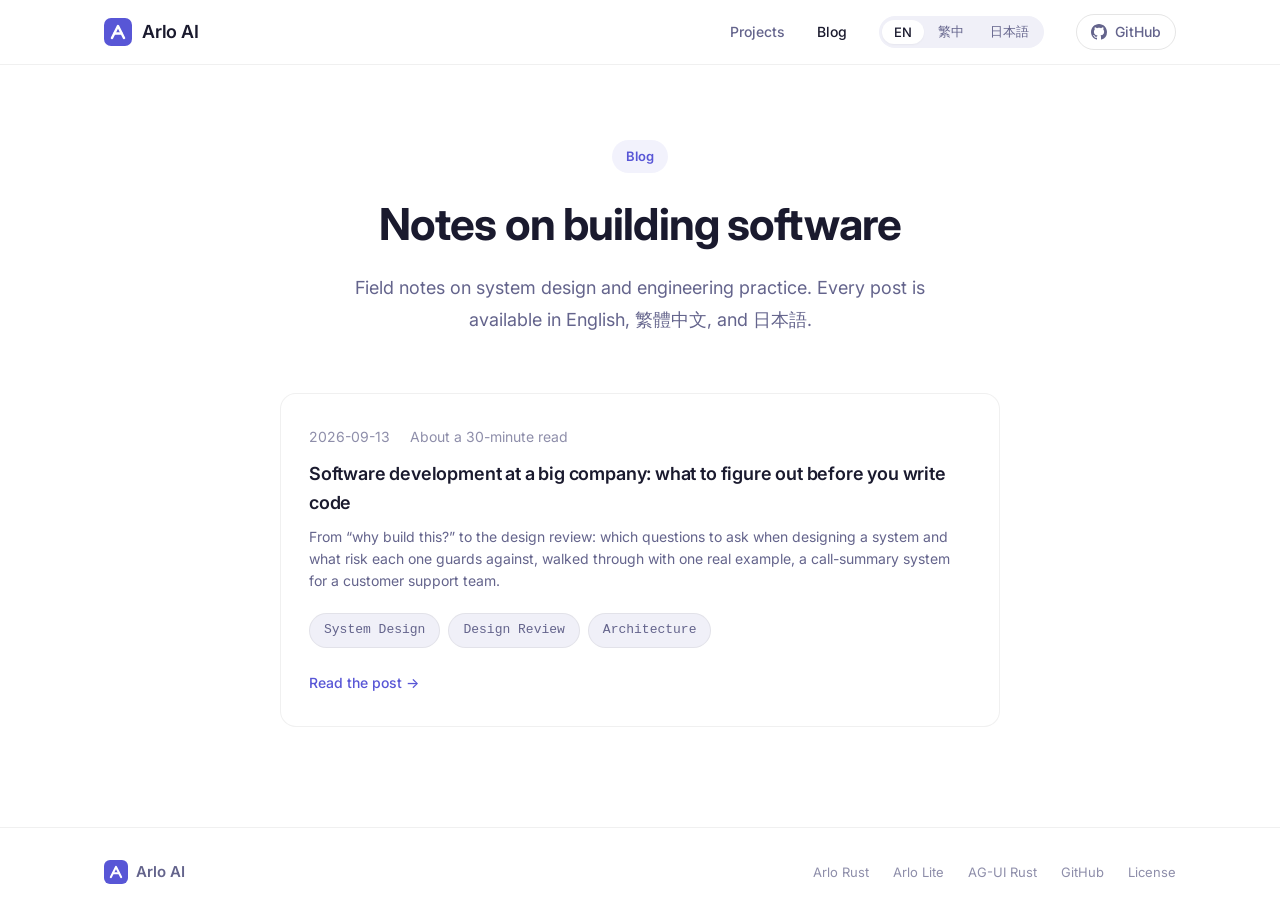
==== blog/index.html @ 7d958bcc "Add blog with a system design post in English, zh-Hant, and ja - blog/index.html lists posts and loc" ====
<!DOCTYPE html>
<html lang="en">
<head>
  <!-- Google tag (gtag.js) -->
  <script async src="https://www.googletagmanager.com/gtag/js?id=G-V1VKW0GHEB"></script>
  <script>
    window.dataLayer = window.dataLayer || [];
    function gtag(){dataLayer.push(arguments);}
    gtag('js', new Date());
    gtag('config', 'G-V1VKW0GHEB');
  </script>
  <meta charset="UTF-8" />
  <meta name="viewport" content="width=device-width, initial-scale=1.0" />
  <title data-i18n="blog.meta.title">Blog — Arlo AI</title>
  <meta name="description" data-i18n-attr="content:blog.meta.description" content="Field notes on system design and engineering practice from Arlo AI." />
  <meta name="theme-color" content="#5856D6" />

  <!-- Open Graph -->
  <meta property="og:title" data-i18n-attr="content:blog.meta.title" content="Blog — Arlo AI" />
  <meta property="og:description" data-i18n-attr="content:blog.meta.description" content="Field notes on system design and engineering practice from Arlo AI." />
  <meta property="og:type" content="website" />
  <meta property="og:url" content="https://arlo-ai.app/blog/" />
  <link rel="canonical" href="https://arlo-ai.app/blog/" />

  <!-- Favicon -->
  <link rel="icon" type="image/svg+xml" href="../assets/favicon.svg" />

  <!-- Fonts -->
  <link rel="preconnect" href="https://fonts.googleapis.com" />
  <link rel="preconnect" href="https://fonts.gstatic.com" crossorigin />
  <link href="https://fonts.googleapis.com/css2?family=Inter:wght@400;500;600;700&display=swap" rel="stylesheet" />

  <link rel="stylesheet" href="../styles.css" />
</head>
<body class="blog">
  <!-- Navigation -->
  <nav class="nav" aria-label="Main navigation">
    <div class="nav-inner container">
      <a href="../" class="nav-brand" aria-label="Arlo AI home">
        <svg class="nav-logo" width="28" height="28" viewBox="0 0 28 28" fill="none" aria-hidden="true">
          <rect width="28" height="28" rx="7" fill="#5856D6"/>
          <path d="M8 20L14 8L20 20" stroke="white" stroke-width="2.5" stroke-linecap="round" stroke-linejoin="round"/>
          <path d="M10.6 15.4H17.4" stroke="white" stroke-width="2.5" stroke-linecap="round"/>
        </svg>
        <span>Arlo AI</span>
      </a>
      <div class="nav-links">
        <a href="../#projects" data-i18n="nav.projects">Projects</a>
        <a href="./" aria-current="page" data-i18n="nav.blog">Blog</a>
        <div class="lang-switch" role="group" data-i18n-attr="aria-label:nav.language">
          <button type="button" data-lang="en" aria-current="true">EN</button>
          <button type="button" data-lang="zh-Hant">繁中</button>
          <button type="button" data-lang="ja">日本語</button>
        </div>
        <a href="https://github.com/kaija" class="btn btn-sm" target="_blank" rel="noopener">
          <svg width="16" height="16" viewBox="0 0 16 16" fill="currentColor" aria-hidden="true"><path d="M8 0C3.58 0 0 3.58 0 8c0 3.54 2.29 6.53 5.47 7.59.4.07.55-.17.55-.38 0-.19-.01-.82-.01-1.49-2.01.37-2.53-.49-2.69-.94-.09-.23-.48-.94-.82-1.13-.28-.15-.68-.52-.01-.53.63-.01 1.08.58 1.23.82.72 1.21 1.87.87 2.33.66.07-.52.28-.87.51-1.07-1.78-.2-3.64-.89-3.64-3.95 0-.87.31-1.59.82-2.15-.08-.2-.36-1.02.08-2.12 0 0 .67-.21 2.2.82.64-.18 1.32-.27 2-.27.68 0 1.36.09 2 .27 1.53-1.04 2.2-.82 2.2-.82.44 1.1.16 1.92.08 2.12.51.56.82 1.27.82 2.15 0 3.07-1.87 3.75-3.65 3.95.29.25.54.73.54 1.48 0 1.07-.01 1.93-.01 2.2 0 .21.15.46.55.38A8.013 8.013 0 0016 8c0-4.42-3.58-8-8-8z"/></svg>
          GitHub
        </a>
      </div>
      <button class="nav-toggle" data-i18n-attr="aria-label:nav.toggle" aria-label="Toggle menu" aria-expanded="false">
        <svg width="24" height="24" viewBox="0 0 24 24" fill="none" stroke="currentColor" stroke-width="2" stroke-linecap="round"><path d="M3 12h18M3 6h18M3 18h18"/></svg>
      </button>
    </div>
  </nav>

  <header class="blog-header">
    <div class="container">
      <div class="hero-badge" data-i18n="blog.badge">Blog</div>
      <h1 data-i18n="blog.heading">Notes on building software</h1>
      <p data-i18n="blog.sub">Field notes on system design and engineering practice. Every post is available in English, 繁體中文, and 日本語.</p>
    </div>
  </header>

  <main class="container">
    <div class="blog-list">
      <article class="project-card">
        <div class="post-meta">
          <time datetime="2026-09-13">2026-09-13</time>
          <span data-i18n="blog.systemDesign.readTime">About a 30-minute read</span>
        </div>
        <h3><a href="system-design-before-code/" data-i18n="blog.systemDesign.title" data-i18n-attr="href:blog.systemDesign.href">Software development at a big company: what to figure out before you write code</a></h3>
        <p data-i18n="blog.systemDesign.excerpt">From “why build this?” to the design review: which questions to ask when designing a system and what risk each one guards against, walked through with one real example, a call-summary system for a customer support team.</p>
        <div class="project-pills">
          <span class="pill" data-i18n="pills.systemDesign">System Design</span>
          <span class="pill">Design Review</span>
          <span class="pill" data-i18n="pills.architecture">Architecture</span>
        </div>
        <div class="project-links">
          <a href="system-design-before-code/" data-i18n="blog.readMore" data-i18n-attr="href:blog.systemDesign.href">Read the post →</a>
        </div>
      </article>
    </div>
  </main>

  <!-- Footer -->
  <footer class="footer">
    <div class="container">
      <div class="footer-inner">
        <div class="footer-brand">
          <svg class="nav-logo" width="24" height="24" viewBox="0 0 28 28" fill="none" aria-hidden="true">
            <rect width="28" height="28" rx="7" fill="#5856D6"/>
            <path d="M8 20L14 8L20 20" stroke="white" stroke-width="2.5" stroke-linecap="round" stroke-linejoin="round"/>
            <path d="M10.6 15.4H17.4" stroke="white" stroke-width="2.5" stroke-linecap="round"/>
          </svg>
          <span>Arlo AI</span>
        </div>
        <div class="footer-links">
          <a href="https://rust.arlo-ai.app">Arlo Rust</a>
          <a href="https://lite.arlo-ai.app">Arlo Lite</a>
          <a href="https://ag-ui-rust.arlo-ai.app">AG-UI Rust</a>
          <a href="https://github.com/kaija" target="_blank" rel="noopener">GitHub</a>
          <a href="https://github.com/kaija/arlo/blob/main/LICENSE" target="_blank" rel="noopener" data-i18n="footer.license">License</a>
        </div>
      </div>
    </div>
  </footer>

  <script src="../i18n.js"></script>
  <script src="../main.js"></script>
</body>
</html>
---- styles.css ----
/* ===== Reset & Base ===== */
*,
*::before,
*::after {
  margin: 0;
  padding: 0;
  box-sizing: border-box;
}

:root {
  --color-accent: #5856D6;
  --color-accent-hover: #4745B5;
  --color-accent-light: rgba(88, 86, 214, 0.08);
  --color-accent-glow: rgba(88, 86, 214, 0.15);

  --color-text-primary: #1a1a2e;
  --color-text-secondary: #64648c;
  --color-text-tertiary: #8e8eaa;

  --color-bg: #ffffff;
  --color-bg-secondary: #f8f8fc;
  --color-bg-tertiary: #f0f0f8;
  --color-border: rgba(0, 0, 0, 0.06);
  --color-border-strong: rgba(0, 0, 0, 0.1);

  --font-sans: 'Inter', -apple-system, BlinkMacSystemFont, 'Segoe UI', Roboto, sans-serif;
  --font-mono: 'SF Mono', 'Fira Code', 'JetBrains Mono', monospace;

  --radius-sm: 8px;
  --radius-md: 12px;
  --radius-lg: 16px;
  --radius-xl: 24px;
  --radius-pill: 999px;

  --shadow-sm: 0 1px 2px rgba(0, 0, 0, 0.04);
  --shadow-md: 0 4px 12px rgba(0, 0, 0, 0.06);
  --shadow-lg: 0 8px 32px rgba(0, 0, 0, 0.08);
  --shadow-xl: 0 16px 48px rgba(0, 0, 0, 0.1);

  --transition-fast: 150ms ease;
  --transition-base: 250ms ease;
}

html {
  scroll-behavior: smooth;
  -webkit-font-smoothing: antialiased;
  -moz-osx-font-smoothing: grayscale;
}

body {
  font-family: var(--font-sans);
  font-size: 16px;
  line-height: 1.6;
  color: var(--color-text-primary);
  background: var(--color-bg);
  overflow-x: hidden;
}

a {
  color: inherit;
  text-decoration: none;
}

img {
  max-width: 100%;
  display: block;
}

/* ===== Layout ===== */
.container {
  max-width: 1120px;
  margin: 0 auto;
  padding: 0 24px;
}

.section-header {
  text-align: center;
  max-width: 560px;
  margin: 0 auto 64px;
}

.section-header h2 {
  font-size: 2rem;
  font-weight: 700;
  letter-spacing: -0.02em;
  margin-bottom: 12px;
}

.section-header p {
  font-size: 1.125rem;
  color: var(--color-text-secondary);
}

/* ===== Navigation ===== */
.nav {
  position: fixed;
  top: 0;
  left: 0;
  right: 0;
  z-index: 100;
  background: rgba(255, 255, 255, 0.82);
  backdrop-filter: saturate(180%) blur(20px);
  -webkit-backdrop-filter: saturate(180%) blur(20px);
  border-bottom: 1px solid var(--color-border);
}

.nav-inner {
  display: flex;
  align-items: center;
  justify-content: space-between;
  height: 64px;
}

.nav-brand {
  display: flex;
  align-items: center;
  gap: 10px;
  font-weight: 600;
  font-size: 1.125rem;
  letter-spacing: -0.01em;
}

.nav-links {
  display: flex;
  align-items: center;
  gap: 32px;
}

.nav-links a {
  font-size: 0.875rem;
  font-weight: 500;
  color: var(--color-text-secondary);
  transition: color var(--transition-fast);
}

.nav-links a:hover {
  color: var(--color-text-primary);
}

.nav-toggle {
  display: none;
  background: none;
  border: none;
  cursor: pointer;
  padding: 8px;
  color: var(--color-text-primary);
}

/* ===== Buttons ===== */
.btn {
  display: inline-flex;
  align-items: center;
  gap: 8px;
  font-size: 0.9375rem;
  font-weight: 500;
  padding: 10px 20px;
  border-radius: var(--radius-pill);
  border: 1px solid transparent;
  cursor: pointer;
  transition: all var(--transition-fast);
  text-decoration: none;
}

.btn-sm {
  padding: 6px 14px;
  font-size: 0.8125rem;
  border: 1px solid var(--color-border-strong);
  border-radius: var(--radius-pill);
}

.btn-sm:hover {
  background: var(--color-bg-tertiary);
  border-color: var(--color-border-strong);
}

.btn-primary {
  background: var(--color-accent);
  color: #fff;
  border-color: var(--color-accent);
}

.btn-primary:hover {
  background: var(--color-accent-hover);
  border-color: var(--color-accent-hover);
  box-shadow: 0 4px 16px rgba(88, 86, 214, 0.3);
}

.btn-secondary {
  background: var(--color-bg);
  color: var(--color-text-primary);
  border: 1px solid var(--color-border-strong);
}

.btn-secondary:hover {
  background: var(--color-bg-tertiary);
}

/* ===== Hero ===== */
.hero {
  padding: 160px 0 100px;
  overflow: hidden;
}

/* ponytail: the hub hero is centered and copy-only — the project sites put a
   device/terminal mockup in a second column, which the hub has nothing to fill. */
.hero .container {
  text-align: center;
}

.hero-badge {
  display: inline-block;
  padding: 6px 14px;
  background: var(--color-accent-light);
  color: var(--color-accent);
  font-size: 0.8125rem;
  font-weight: 600;
  border-radius: var(--radius-pill);
  margin-bottom: 24px;
}

.hero h1 {
  font-size: 3.5rem;
  font-weight: 700;
  line-height: 1.1;
  letter-spacing: -0.03em;
  margin-bottom: 20px;
}

.hero-subtitle {
  font-size: 1.125rem;
  color: var(--color-text-secondary);
  line-height: 1.7;
  max-width: 620px;
  margin: 0 auto 32px;
}

.hero-actions {
  display: flex;
  gap: 12px;
  flex-wrap: wrap;
  justify-content: center;
}

/* ===== Features ===== */
.features {
  padding: 100px 0;
  background: var(--color-bg-secondary);
}

.features-grid {
  display: grid;
  grid-template-columns: repeat(3, 1fr);
  gap: 24px;
}

.feature-card {
  background: var(--color-bg);
  border: 1px solid var(--color-border);
  border-radius: var(--radius-lg);
  padding: 32px 28px;
  transition: all var(--transition-base);
}

.feature-card:hover {
  border-color: var(--color-accent-glow);
  box-shadow: var(--shadow-md), 0 0 0 1px var(--color-accent-glow);
  transform: translateY(-2px);
}

.feature-icon {
  width: 44px;
  height: 44px;
  display: flex;
  align-items: center;
  justify-content: center;
  background: var(--color-accent-light);
  color: var(--color-accent);
  border-radius: var(--radius-sm);
  margin-bottom: 20px;
}

.feature-card h3 {
  font-size: 1rem;
  font-weight: 600;
  margin-bottom: 8px;
  letter-spacing: -0.01em;
}

.feature-card p {
  font-size: 0.875rem;
  color: var(--color-text-secondary);
  line-height: 1.6;
}

.pill {
  padding: 6px 14px;
  background: var(--color-bg-tertiary);
  color: var(--color-text-secondary);
  font-size: 0.8125rem;
  font-weight: 500;
  font-family: var(--font-mono);
  border-radius: var(--radius-pill);
  border: 1px solid var(--color-border);
}

/* ===== Projects ===== */
.projects {
  padding: 100px 0;
}

.projects-grid {
  display: grid;
  grid-template-columns: repeat(3, 1fr);
  gap: 24px;
}

.project-card {
  display: flex;
  flex-direction: column;
  background: var(--color-bg);
  border: 1px solid var(--color-border);
  border-radius: var(--radius-lg);
  padding: 32px 28px;
  transition: all var(--transition-base);
}

.project-card:hover {
  border-color: var(--color-accent-glow);
  box-shadow: var(--shadow-md), 0 0 0 1px var(--color-accent-glow);
  transform: translateY(-2px);
}

.project-logo {
  margin-bottom: 20px;
}

.project-card h3 {
  font-size: 1.125rem;
  font-weight: 600;
  letter-spacing: -0.01em;
  margin-bottom: 8px;
}

.project-card p {
  font-size: 0.875rem;
  color: var(--color-text-secondary);
  line-height: 1.6;
  margin-bottom: 20px;
}

.project-pills {
  display: flex;
  flex-wrap: wrap;
  gap: 8px;
  margin-bottom: 24px;
}

.project-links {
  display: flex;
  gap: 16px;
  margin-top: auto;
  font-size: 0.875rem;
  font-weight: 500;
}

.project-links a {
  display: inline-flex;
  align-items: center;
  gap: 6px;
  color: var(--color-accent);
  transition: opacity var(--transition-fast);
}

.project-links a:hover {
  opacity: 0.7;
}

.project-links .link-muted {
  color: var(--color-text-tertiary);
}

/* ===== Stack diagram ===== */
.stack {
  padding: 100px 0;
  background: var(--color-bg-secondary);
}

.stack-diagram {
  max-width: 640px;
  margin: 0 auto;
}

.stack-flow {
  display: flex;
  flex-direction: column;
  align-items: center;
  gap: 8px;
}

.stack-node {
  width: 100%;
  max-width: 420px;
  text-align: center;
  padding: 18px 24px;
  background: var(--color-bg);
  border: 1px solid var(--color-border);
  border-radius: var(--radius-md);
  box-shadow: var(--shadow-sm);
}

.stack-node strong {
  display: block;
  font-size: 0.9375rem;
  font-weight: 600;
}

.stack-node span {
  font-size: 0.8125rem;
  color: var(--color-text-secondary);
}

.stack-node-accent {
  border-color: var(--color-accent-glow);
  box-shadow: var(--shadow-md), 0 0 0 1px var(--color-accent-glow);
}

.stack-arrow {
  color: var(--color-text-tertiary);
  font-size: 1.125rem;
  line-height: 1;
}

.stack-divider {
  display: flex;
  align-items: center;
  gap: 16px;
  margin: 40px 0 32px;
  color: var(--color-text-tertiary);
  font-size: 0.8125rem;
  font-weight: 500;
}

.stack-divider::before,
.stack-divider::after {
  content: '';
  flex: 1;
  height: 1px;
  background: var(--color-border-strong);
}

.stack-aside {
  display: flex;
  align-items: center;
  justify-content: center;
  gap: 16px;
  flex-wrap: wrap;
}

.stack-aside .stack-node {
  max-width: 260px;
}

/* ===== Language switcher ===== */
.lang-switch {
  display: flex;
  align-items: center;
  gap: 2px;
  padding: 3px;
  background: var(--color-bg-tertiary);
  border-radius: var(--radius-pill);
}

/* Buttons on the hub and blog index (i18n.js swaps copy in place); links on blog
   posts, where each language is its own page. */
.lang-switch button,
.lang-switch a {
  padding: 4px 12px;
  font-family: inherit;
  font-size: 0.8125rem;
  font-weight: 500;
  line-height: normal;
  color: var(--color-text-secondary);
  background: none;
  border: none;
  border-radius: var(--radius-pill);
  cursor: pointer;
  transition: all var(--transition-fast);
}

.lang-switch button:hover,
.lang-switch a:hover {
  color: var(--color-text-primary);
}

.lang-switch button[aria-current='true'],
.lang-switch a[aria-current='true'] {
  background: var(--color-bg);
  color: var(--color-text-primary);
  box-shadow: var(--shadow-sm);
}

/* ===== Blog ===== */
.nav-links a[aria-current='page'] {
  color: var(--color-text-primary);
}

.post-takeaways .feature-card h3 {
  margin-top: 0;
  font-size: 1rem;
}

.project-card h3 a:hover {
  color: var(--color-accent);
}

/* Inter has no CJK glyphs, so name the CJK faces before the generic family —
   otherwise Windows falls back to a font without them. Japanese gets Japanese
   faces so kanji take Japanese glyph shapes. */
.blog,
.post {
  font-family: 'Inter', -apple-system, BlinkMacSystemFont, 'PingFang TC', 'Noto Sans TC', 'Microsoft JhengHei', 'Segoe UI', Roboto, sans-serif;
}

.blog:lang(ja),
.post:lang(ja) {
  font-family: 'Inter', -apple-system, BlinkMacSystemFont, 'Hiragino Sans', 'Hiragino Kaku Gothic ProN', 'Noto Sans JP', 'Yu Gothic UI', Meiryo, 'Segoe UI', Roboto, sans-serif;
}

.blog-header,
.post-header {
  padding: 140px 0 56px;
  text-align: center;
}

.blog-header h1,
.post-header h1 {
  font-size: 2.75rem;
  font-weight: 700;
  line-height: 1.25;
  letter-spacing: -0.02em;
  max-width: 820px;
  margin: 0 auto 20px;
}

.blog-header p,
.post-header .post-lede {
  font-size: 1.125rem;
  color: var(--color-text-secondary);
  line-height: 1.8;
  max-width: 640px;
  margin: 0 auto;
}

.post-meta {
  display: flex;
  justify-content: center;
  flex-wrap: wrap;
  gap: 8px 20px;
  margin-top: 24px;
  font-size: 0.875rem;
  color: var(--color-text-tertiary);
}

.blog-list {
  max-width: 720px;
  margin: 0 auto;
  padding-bottom: 100px;
  display: grid;
  gap: 24px;
}

.blog-list .post-meta {
  justify-content: flex-start;
  margin: 0 0 12px;
}

/* Layout: sticky table of contents beside a readable measure. */
.post-layout {
  display: grid;
  grid-template-columns: 220px minmax(0, 720px);
  justify-content: center;
  gap: 64px;
  padding: 56px 24px 100px;
  border-top: 1px solid var(--color-border);
}

.post-toc {
  position: sticky;
  top: 96px;
  align-self: start;
  max-height: calc(100vh - 128px);
  overflow-y: auto;
  font-size: 0.8125rem;
}

.post-toc summary {
  font-size: 0.75rem;
  font-weight: 600;
  letter-spacing: 0.08em;
  text-transform: uppercase;
  color: var(--color-text-tertiary);
  cursor: pointer;
  margin-bottom: 12px;
  list-style: none;
}

.post-toc summary::-webkit-details-marker {
  display: none;
}

.post-toc ol {
  list-style: none;
}

.post-toc ol ol {
  margin: 4px 0 8px;
  padding-left: 12px;
  border-left: 1px solid var(--color-border-strong);
}

.post-toc li {
  margin: 2px 0;
}

.post-toc a {
  display: block;
  padding: 3px 8px;
  border-radius: 6px;
  color: var(--color-text-secondary);
  line-height: 1.5;
  transition: all var(--transition-fast);
}

.post-toc > ol > li > a {
  font-weight: 600;
  color: var(--color-text-primary);
}

.post-toc a:hover {
  color: var(--color-text-primary);
  background: var(--color-bg-tertiary);
}

.post-toc a[aria-current='true'] {
  color: var(--color-accent);
  background: var(--color-accent-light);
}

/* Article typography */
.post-body {
  font-size: 1.0625rem;
  line-height: 1.85;
  color: var(--color-text-primary);
}

.post-body:lang(en) {
  line-height: 1.75;
}

.post-body > * + * {
  margin-top: 20px;
}

.post-body h2,
.post-body h3 {
  scroll-margin-top: 96px;
}

.post-body h2 {
  font-size: 1.875rem;
  font-weight: 700;
  line-height: 1.35;
  letter-spacing: -0.02em;
  margin-top: 96px;
}

.post-body > h2:first-child {
  margin-top: 0;
}

.post-eyebrow {
  display: block;
  margin-bottom: 8px;
  font-family: var(--font-mono);
  font-size: 0.8125rem;
  font-weight: 600;
  letter-spacing: 0.06em;
  color: var(--color-accent);
}

.post-body h3 {
  font-size: 1.25rem;
  font-weight: 600;
  line-height: 1.5;
  letter-spacing: -0.01em;
  margin-top: 56px;
}

.post-body h4 {
  font-size: 1.0625rem;
  font-weight: 600;
  margin-top: 32px;
}

.post-body h4 + * {
  margin-top: 8px;
}

.post-q {
  display: flex;
  align-items: baseline;
  gap: 12px;
}

.post-q-num {
  flex-shrink: 0;
  padding: 2px 10px;
  font-family: var(--font-mono);
  font-size: 0.8125rem;
  font-weight: 600;
  color: var(--color-accent);
  background: var(--color-accent-light);
  border-radius: var(--radius-pill);
}

.post-body strong {
  font-weight: 600;
}

.post-body a:not(.btn) {
  color: var(--color-accent);
}

.post-body ul,
.post-body ol {
  padding-left: 1.5em;
}

.post-body li + li {
  margin-top: 8px;
}

.post-body li::marker {
  color: var(--color-accent);
}

.post-body code {
  padding: 2px 6px;
  font-family: var(--font-mono);
  font-size: 0.875em;
  background: var(--color-bg-tertiary);
  border-radius: 6px;
}

.post-body pre {
  padding: 20px 24px;
  font-family: var(--font-mono);
  font-size: 0.875rem;
  line-height: 1.75;
  background: var(--color-bg-secondary);
  border: 1px solid var(--color-border);
  border-radius: var(--radius-md);
  overflow-x: auto;
}

.post-body pre code {
  padding: 0;
  font-size: inherit;
  background: none;
}

.post-body hr {
  height: 1px;
  border: none;
  background: var(--color-border-strong);
  margin: 64px 0;
}

/* "What problem this solves" callout */
.post-callout {
  padding: 20px 24px;
  background: var(--color-accent-light);
  border: 1px solid var(--color-accent-glow);
  border-radius: var(--radius-md);
}

.post-callout-label {
  display: flex;
  align-items: center;
  gap: 8px;
  margin-bottom: 4px;
  font-size: 0.8125rem;
  font-weight: 600;
  color: var(--color-accent);
}

.post-callout p {
  font-size: 1rem;
}

/* Scenario card — the running example and inline cases */
.post-example {
  padding: 24px 28px;
  background: var(--color-bg-secondary);
  border: 1px solid var(--color-border);
  border-radius: var(--radius-lg);
}

.post-example-label {
  display: inline-block;
  margin-bottom: 8px;
  font-size: 0.75rem;
  font-weight: 600;
  letter-spacing: 0.04em;
  color: var(--color-text-tertiary);
}

.post-example p + p {
  margin-top: 12px;
}

/* "What the reviewer is really checking" line under each question */
.post-risk {
  padding: 4px 0 4px 16px;
  border-left: 3px solid var(--color-accent);
  font-weight: 500;
}

.post-risk span {
  display: block;
  font-size: 0.8125rem;
  font-weight: 600;
  color: var(--color-accent);
}

.post-quote {
  padding: 16px 24px;
  font-size: 1.0625rem;
  font-weight: 500;
  background: var(--color-bg);
  border: 1px solid var(--color-border-strong);
  border-radius: var(--radius-md);
  box-shadow: var(--shadow-sm);
}

.table-wrap {
  overflow-x: auto;
  border: 1px solid var(--color-border-strong);
  border-radius: var(--radius-md);
}

.post-body table {
  width: 100%;
  min-width: 560px;
  border-collapse: collapse;
  font-size: 0.9375rem;
  line-height: 1.6;
}

.post-body th,
.post-body td {
  padding: 12px 16px;
  text-align: left;
  vertical-align: top;
  border-bottom: 1px solid var(--color-border);
}

.post-body th {
  font-size: 0.8125rem;
  font-weight: 600;
  color: var(--color-text-secondary);
  background: var(--color-bg-secondary);
  white-space: nowrap;
}

.post-body tbody tr:last-child td {
  border-bottom: none;
}

.post-body td:first-child {
  font-weight: 600;
}

.post-stats {
  display: grid;
  grid-template-columns: repeat(4, 1fr);
  gap: 12px;
}

.post-stat {
  padding: 16px 18px;
  background: var(--color-bg);
  border: 1px solid var(--color-border);
  border-radius: var(--radius-md);
  box-shadow: var(--shadow-sm);
}

.post-stat strong {
  display: block;
  font-size: 1.5rem;
  font-weight: 700;
  letter-spacing: -0.02em;
  line-height: 1.3;
  color: var(--color-accent);
}

.post-stat span {
  display: block;
  font-size: 0.8125rem;
  line-height: 1.5;
  color: var(--color-text-secondary);
}

.post-flow {
  display: flex;
  flex-wrap: wrap;
  align-items: center;
  gap: 8px;
  padding: 24px;
  background: var(--color-bg-secondary);
  border-radius: var(--radius-lg);
}

.post-flow-step {
  padding: 8px 14px;
  font-size: 0.875rem;
  font-weight: 500;
  line-height: 1.4;
  background: var(--color-bg);
  border: 1px solid var(--color-border);
  border-radius: var(--radius-sm);
  box-shadow: var(--shadow-sm);
}

.post-flow-step.is-accent {
  border-color: var(--color-accent-glow);
  box-shadow: var(--shadow-md), 0 0 0 1px var(--color-accent-glow);
}

.post-flow-arrow {
  color: var(--color-text-tertiary);
}

.post-takeaways {
  display: grid;
  grid-template-columns: repeat(3, 1fr);
  gap: 16px;
}

.post-takeaways .feature-card {
  padding: 24px 22px;
}

.post-end {
  display: flex;
  flex-wrap: wrap;
  gap: 12px;
  margin-top: 64px;
  padding-top: 32px;
  border-top: 1px solid var(--color-border);
}

@media (max-width: 900px) {
  .post-layout {
    grid-template-columns: minmax(0, 1fr);
    gap: 32px;
    padding-top: 32px;
  }

  .post-toc {
    position: static;
    max-height: none;
    padding: 16px 20px;
    background: var(--color-bg-secondary);
    border-radius: var(--radius-md);
  }

  .post-toc summary {
    display: flex;
    align-items: center;
    justify-content: space-between;
    margin-bottom: 0;
  }

  .post-toc summary::after {
    content: '';
    width: 7px;
    height: 7px;
    margin-right: 4px;
    border-right: 1.5px solid currentColor;
    border-bottom: 1.5px solid currentColor;
    transform: rotate(45deg);
    transition: transform var(--transition-fast);
  }

  .post-toc[open] summary {
    margin-bottom: 12px;
  }

  .post-toc[open] summary::after {
    transform: rotate(-135deg);
  }

  .post-stats {
    grid-template-columns: repeat(2, 1fr);
  }

  .post-takeaways {
    grid-template-columns: 1fr;
  }
}

@media (max-width: 640px) {
  .blog-header,
  .post-header {
    padding: 112px 0 40px;
  }

  .blog-header h1,
  .post-header h1 {
    font-size: 2rem;
  }

  .post-body {
    font-size: 1rem;
  }

  .post-body h2 {
    font-size: 1.5rem;
    margin-top: 72px;
  }

  .post-example,
  .post-callout {
    padding: 18px 20px;
  }

  .post-stats {
    gap: 8px;
  }

  .post-stat {
    padding: 14px;
  }

  .post-stat strong {
    font-size: 1.25rem;
  }
}

/* ===== Footer ===== */
.footer {
  padding: 32px 0;
  border-top: 1px solid var(--color-border);
}

.footer-inner {
  display: flex;
  align-items: center;
  justify-content: space-between;
}

.footer-brand {
  display: flex;
  align-items: center;
  gap: 8px;
  font-weight: 600;
  font-size: 0.9375rem;
  color: var(--color-text-secondary);
}

.footer-links {
  display: flex;
  gap: 24px;
}

.footer-links a {
  font-size: 0.8125rem;
  color: var(--color-text-tertiary);
  transition: color var(--transition-fast);
}

.footer-links a:hover {
  color: var(--color-text-primary);
}

/* ===== Responsive ===== */
@media (max-width: 900px) {
  .features-grid {
    grid-template-columns: repeat(2, 1fr);
  }

  .projects-grid {
    grid-template-columns: 1fr;
  }
}

@media (max-width: 640px) {
  .nav-links {
    display: none;
    position: absolute;
    top: 64px;
    left: 0;
    right: 0;
    background: rgba(255, 255, 255, 0.96);
    backdrop-filter: blur(12px);
    -webkit-backdrop-filter: blur(12px);
    flex-direction: column;
    padding: 24px;
    gap: 16px;
    border-bottom: 1px solid var(--color-border);
  }

  .nav-links.open {
    display: flex;
  }

  .lang-switch {
    align-self: center;
  }

  .nav-toggle {
    display: block;
  }

  .hero {
    padding: 120px 0 60px;
  }

  .hero h1 {
    font-size: 2.5rem;
  }

  .features-grid {
    grid-template-columns: 1fr;
  }

  .section-header h2 {
    font-size: 1.75rem;
  }

  .stack-aside {
    flex-direction: column;
  }

  .stack-aside .stack-node {
    max-width: 100%;
  }

  .footer-inner {
    flex-direction: column;
    gap: 16px;
    text-align: center;
  }
}
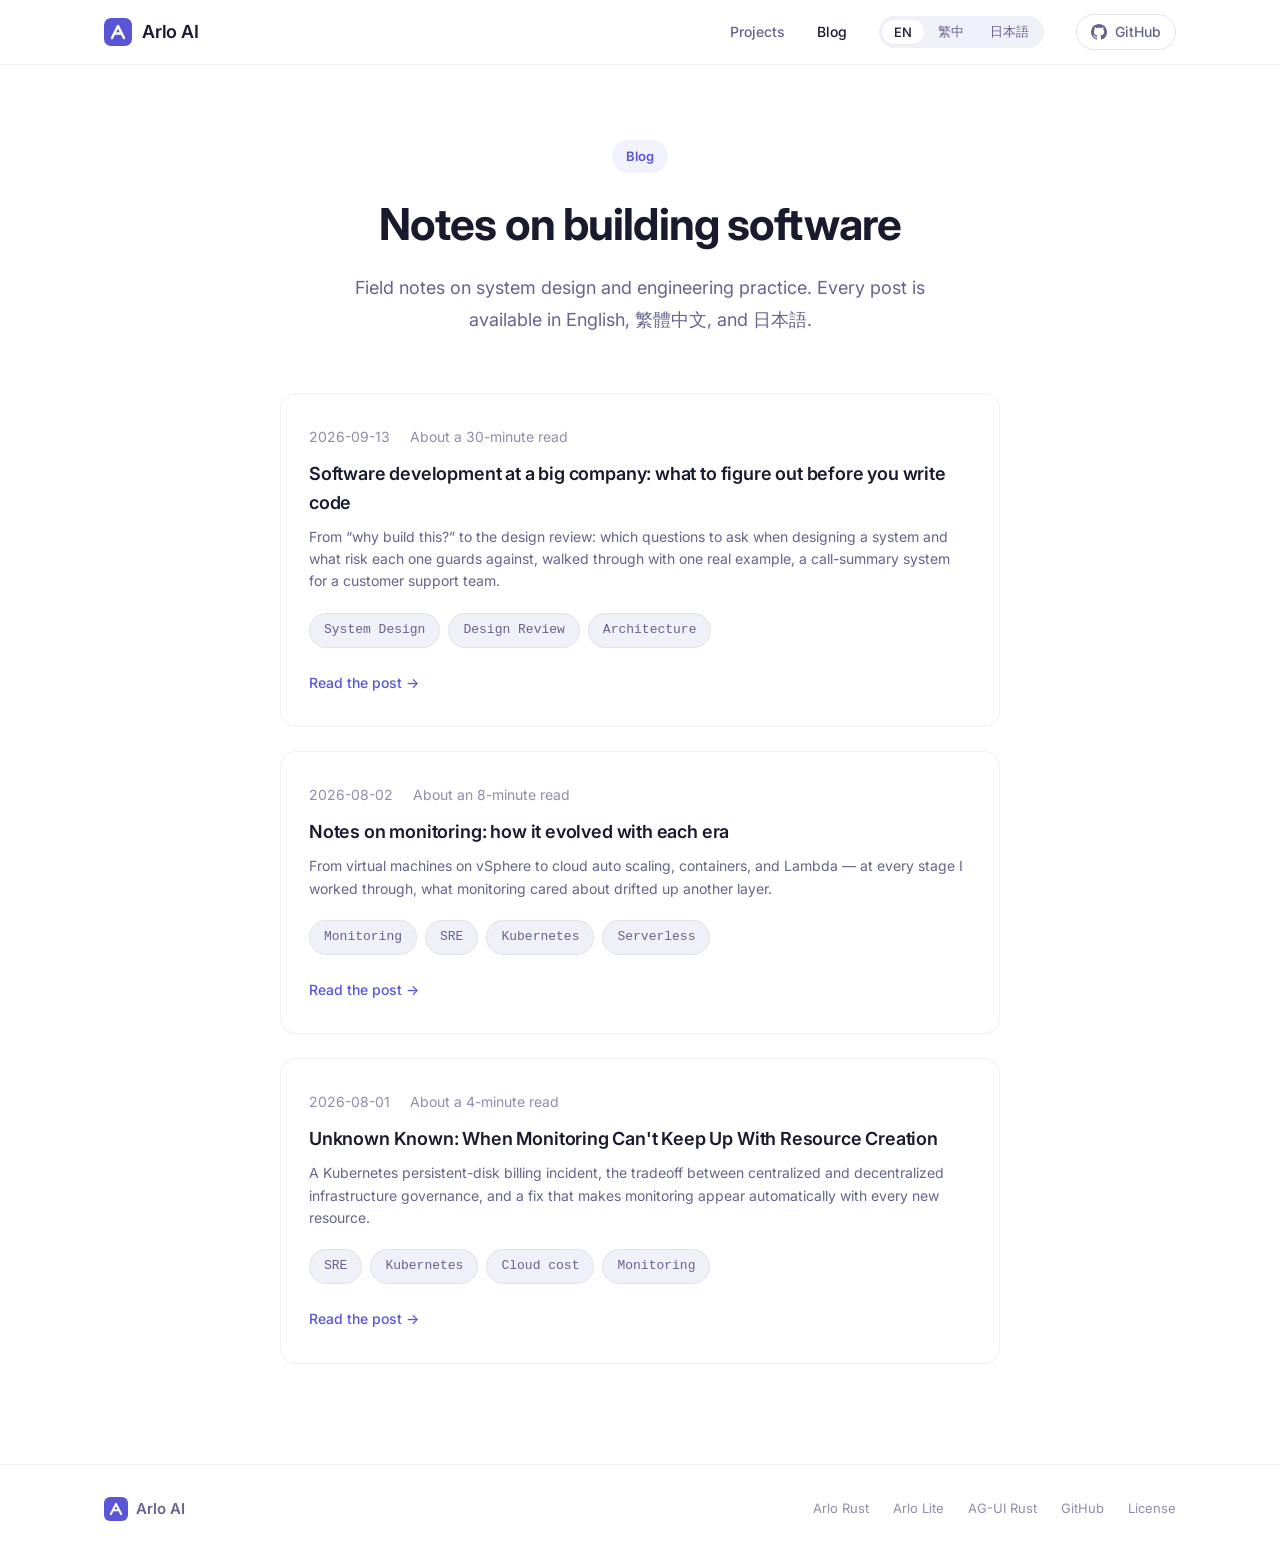
==== commit 8c8467e5: "List earlier arlo-blog posts on the blog index The two posts published at blog.arlo-ai.app (kaija/ar" ====
--- a/blog/index.html
+++ b/blog/index.html
@@ -19,8 +19,8 @@
   <meta property="og:title" data-i18n-attr="content:blog.meta.title" content="Blog — Arlo AI" />
   <meta property="og:description" data-i18n-attr="content:blog.meta.description" content="Field notes on system design and engineering practice from Arlo AI." />
   <meta property="og:type" content="website" />
-  <meta property="og:url" content="https://arlo-ai.app/blog/" />
-  <link rel="canonical" href="https://arlo-ai.app/blog/" />
+  <meta property="og:url" content="https://www.arlo-ai.app/blog/" />
+  <link rel="canonical" href="https://www.arlo-ai.app/blog/" />
 
   <!-- Favicon -->
   <link rel="icon" type="image/svg+xml" href="../assets/favicon.svg" />
@@ -89,6 +89,43 @@
           <a href="system-design-before-code/" data-i18n="blog.readMore" data-i18n-attr="href:blog.systemDesign.href">Read the post →</a>
         </div>
       </article>
+
+      <!-- Earlier posts live in kaija/arlo-blog, published at blog.arlo-ai.app; these cards link out to them. -->
+      <article class="project-card">
+        <div class="post-meta">
+          <time datetime="2026-08-02">2026-08-02</time>
+          <span data-i18n="blog.monitoringDrift.readTime">About an 8-minute read</span>
+        </div>
+        <h3><a href="https://blog.arlo-ai.app/en/posts/monitoring-drift.html" data-i18n="blog.monitoringDrift.title" data-i18n-attr="href:blog.monitoringDrift.href">Notes on monitoring: how it evolved with each era</a></h3>
+        <p data-i18n="blog.monitoringDrift.excerpt">From virtual machines on vSphere to cloud auto scaling, containers, and Lambda — at every stage I worked through, what monitoring cared about drifted up another layer.</p>
+        <div class="project-pills">
+          <span class="pill" data-i18n="pills.monitoring">Monitoring</span>
+          <span class="pill">SRE</span>
+          <span class="pill">Kubernetes</span>
+          <span class="pill">Serverless</span>
+        </div>
+        <div class="project-links">
+          <a href="https://blog.arlo-ai.app/en/posts/monitoring-drift.html" data-i18n="blog.readMore" data-i18n-attr="href:blog.monitoringDrift.href">Read the post →</a>
+        </div>
+      </article>
+
+      <article class="project-card">
+        <div class="post-meta">
+          <time datetime="2026-08-01">2026-08-01</time>
+          <span data-i18n="blog.unknownKnown.readTime">About a 4-minute read</span>
+        </div>
+        <h3><a href="https://blog.arlo-ai.app/en/posts/unknown-known-monitoring-gap.html" data-i18n="blog.unknownKnown.title" data-i18n-attr="href:blog.unknownKnown.href">Unknown Known: When Monitoring Can't Keep Up With Resource Creation</a></h3>
+        <p data-i18n="blog.unknownKnown.excerpt">A Kubernetes persistent-disk billing incident, the tradeoff between centralized and decentralized infrastructure governance, and a fix that makes monitoring appear automatically with every new resource.</p>
+        <div class="project-pills">
+          <span class="pill">SRE</span>
+          <span class="pill">Kubernetes</span>
+          <span class="pill" data-i18n="pills.cloudCost">Cloud cost</span>
+          <span class="pill" data-i18n="pills.monitoring">Monitoring</span>
+        </div>
+        <div class="project-links">
+          <a href="https://blog.arlo-ai.app/en/posts/unknown-known-monitoring-gap.html" data-i18n="blog.readMore" data-i18n-attr="href:blog.unknownKnown.href">Read the post →</a>
+        </div>
+      </article>
     </div>
   </main>
 
